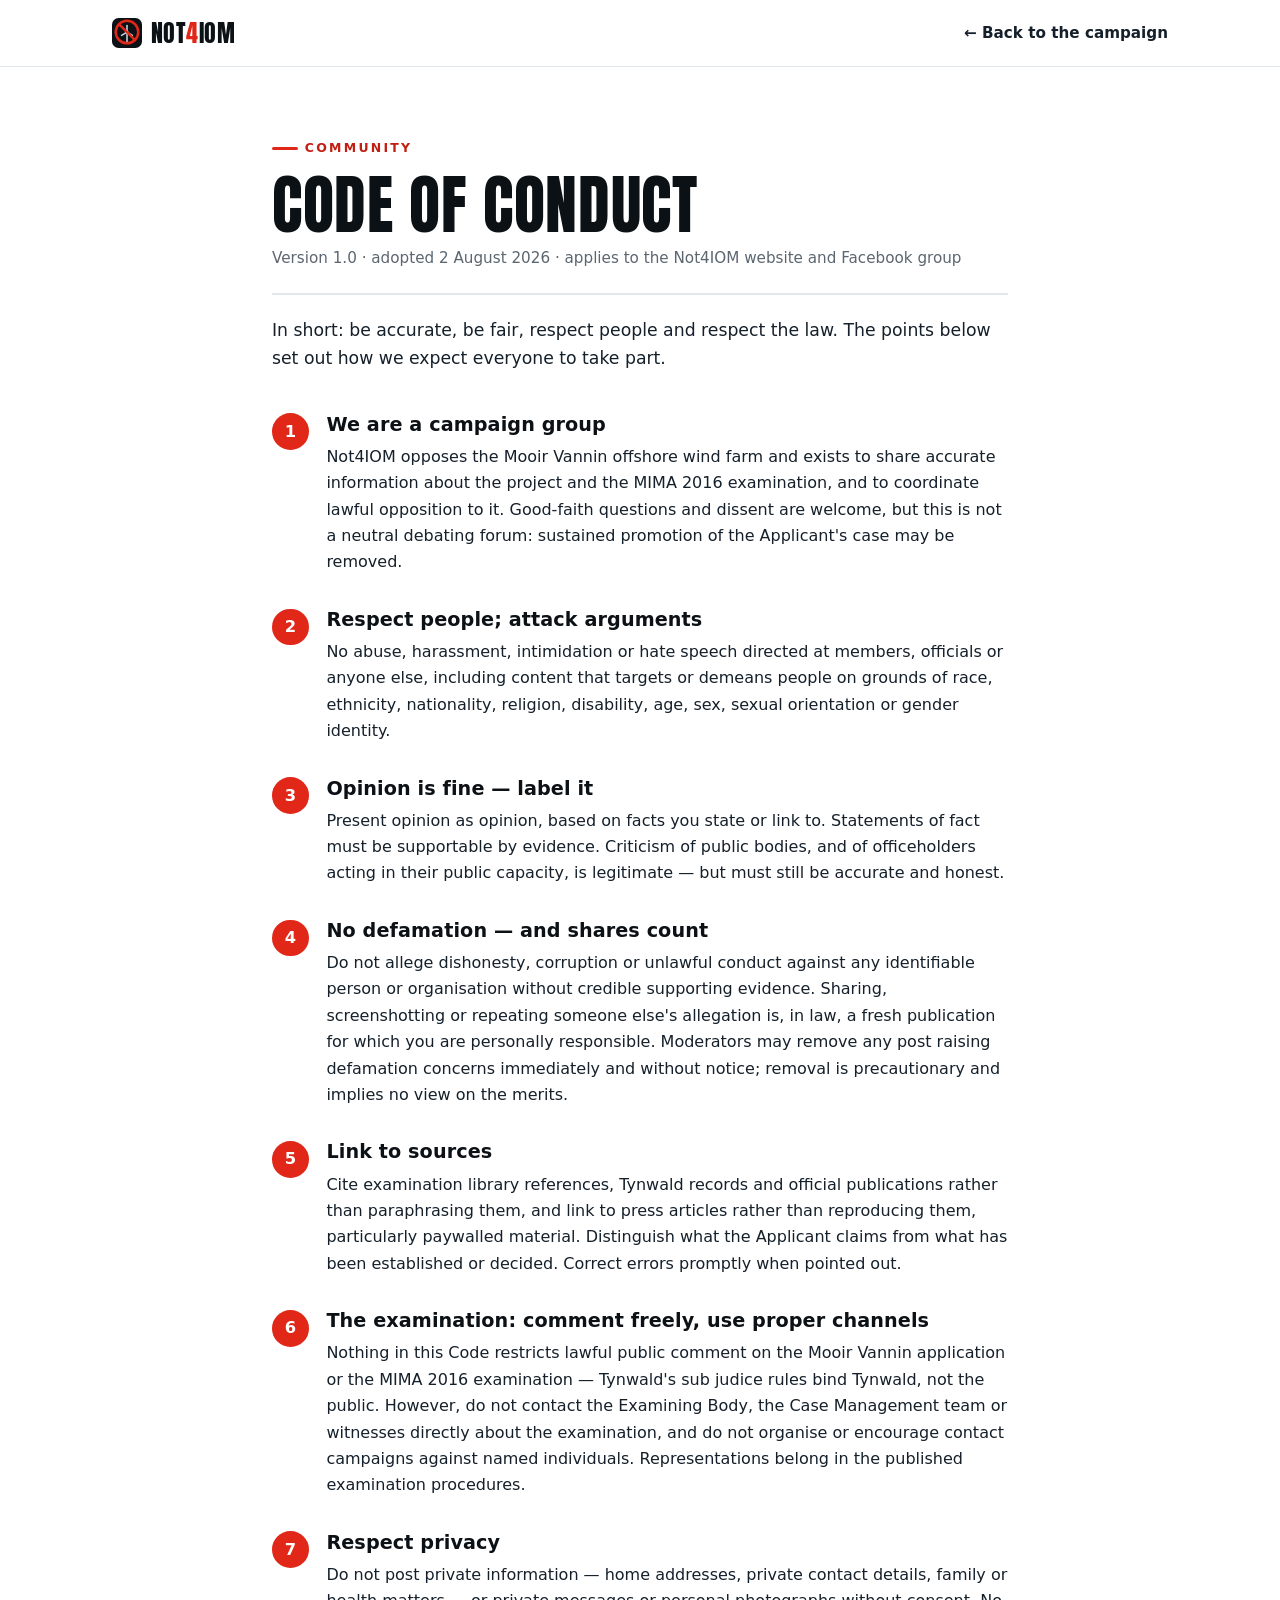
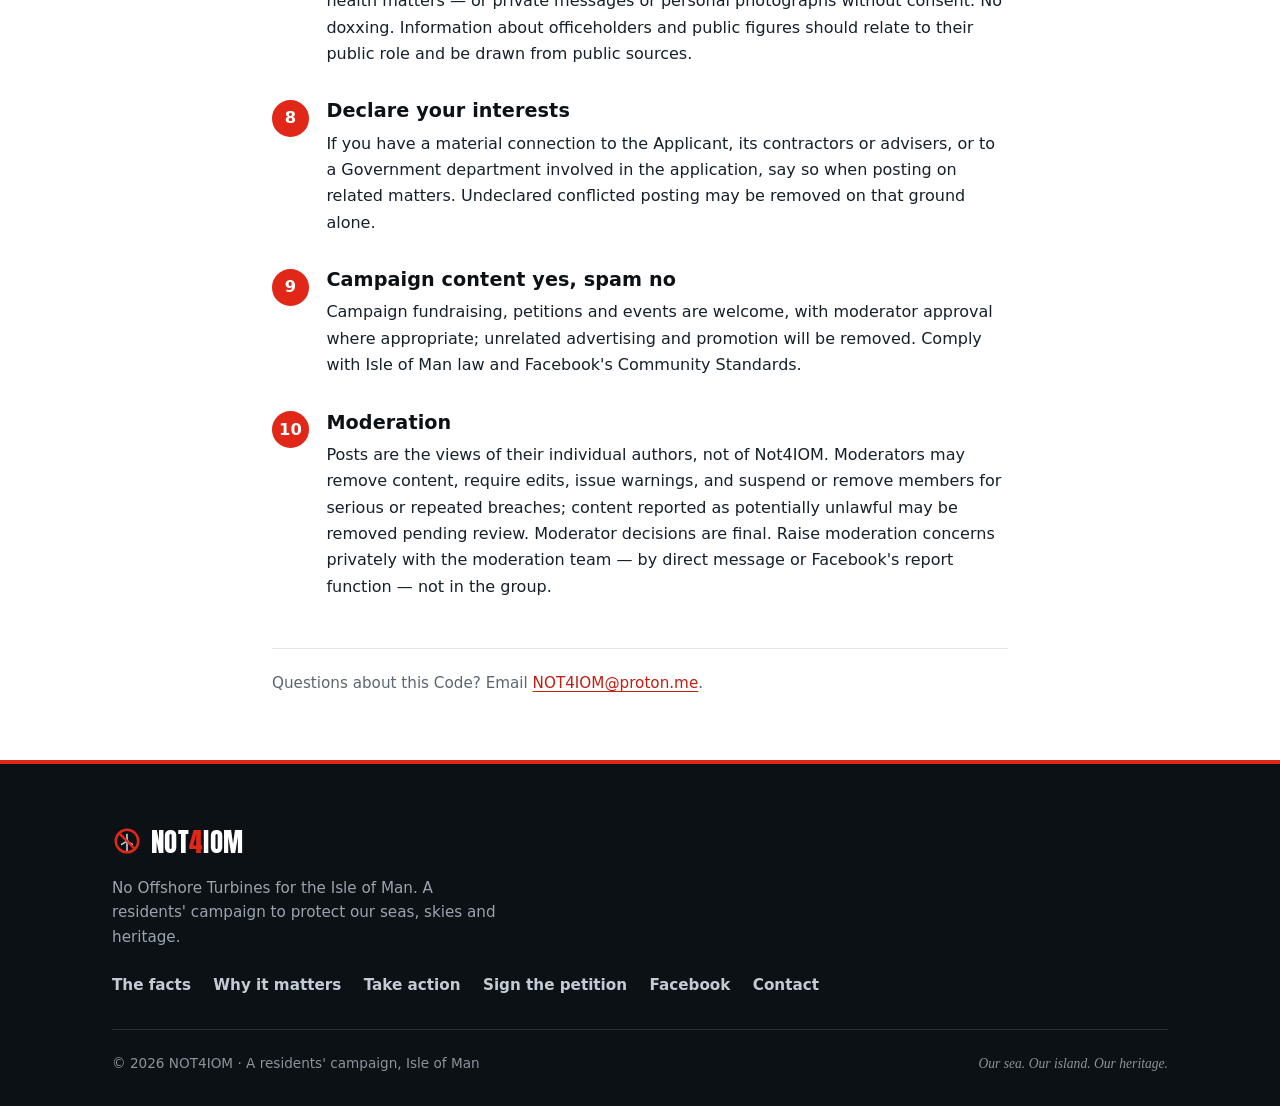
==== code-of-conduct.html @ 41e8ae9d "Add Community Code of Conduct page New standalone page (code-of-conduct.html) with the v1.0 Code of " ====
<!DOCTYPE html>
<html lang="en-GB">
<head>
  <meta charset="UTF-8">
  <meta name="viewport" content="width=device-width, initial-scale=1">

  <title>Community Code of Conduct — NOT4IOM</title>
  <meta name="description" content="The NOT4IOM Community Code of Conduct — how we expect everyone to behave on the Not4IOM website and Facebook group. Be accurate, be fair, respect people and the law.">
  <meta name="theme-color" content="#e02718">
  <link rel="canonical" href="https://not4iom.com/code-of-conduct.html">

  <meta property="og:type" content="article">
  <meta property="og:site_name" content="NOT4IOM">
  <meta property="og:title" content="Community Code of Conduct — NOT4IOM">
  <meta property="og:description" content="How we expect everyone to behave on the Not4IOM website and Facebook group.">
  <meta property="og:url" content="https://not4iom.com/code-of-conduct.html">
  <meta property="og:image" content="https://not4iom.com/images/not4iom-banner.jpeg">
  <meta property="og:locale" content="en_GB">

  <link rel="icon" href="favicon.svg" type="image/svg+xml">
  <link rel="mask-icon" href="favicon.svg" color="#e02718">

  <link rel="preconnect" href="https://fonts.googleapis.com">
  <link rel="preconnect" href="https://fonts.gstatic.com" crossorigin>
  <link href="https://fonts.googleapis.com/css2?family=Anton&display=swap" rel="stylesheet">
  <link rel="stylesheet" href="styles.css">
</head>
<body class="doc-page">
<a class="skip-link" href="#main">Skip to content</a>

<header class="doc-header">
  <div class="wrap doc-header-inner">
    <a class="brand" href="/" aria-label="NOT4IOM home">
      <img src="favicon.svg" alt="" width="30" height="30">
      <span>NOT<span class="b-red">4</span>IOM</span>
    </a>
    <a class="doc-back" href="/">← Back to the campaign</a>
  </div>
</header>

<main class="doc" id="main">
  <div class="wrap doc-wrap">
    <span class="eyebrow">Community</span>
    <h1>Code of Conduct</h1>
    <p class="doc-meta">Version 1.0 · adopted 2 August 2026 · applies to the Not4IOM website and Facebook group</p>
    <p class="doc-intro">In short: be accurate, be fair, respect people and respect the law. The points below set out how we expect everyone to take part.</p>

    <ol class="doc-list">
      <li>
        <h2>We are a campaign group</h2>
        <p>Not4IOM opposes the Mooir Vannin offshore wind farm and exists to share accurate information about the project and the MIMA 2016 examination, and to coordinate lawful opposition to it. Good-faith questions and dissent are welcome, but this is not a neutral debating forum: sustained promotion of the Applicant's case may be removed.</p>
      </li>
      <li>
        <h2>Respect people; attack arguments</h2>
        <p>No abuse, harassment, intimidation or hate speech directed at members, officials or anyone else, including content that targets or demeans people on grounds of race, ethnicity, nationality, religion, disability, age, sex, sexual orientation or gender identity.</p>
      </li>
      <li>
        <h2>Opinion is fine — label it</h2>
        <p>Present opinion as opinion, based on facts you state or link to. Statements of fact must be supportable by evidence. Criticism of public bodies, and of officeholders acting in their public capacity, is legitimate — but must still be accurate and honest.</p>
      </li>
      <li>
        <h2>No defamation — and shares count</h2>
        <p>Do not allege dishonesty, corruption or unlawful conduct against any identifiable person or organisation without credible supporting evidence. Sharing, screenshotting or repeating someone else's allegation is, in law, a fresh publication for which you are personally responsible. Moderators may remove any post raising defamation concerns immediately and without notice; removal is precautionary and implies no view on the merits.</p>
      </li>
      <li>
        <h2>Link to sources</h2>
        <p>Cite examination library references, Tynwald records and official publications rather than paraphrasing them, and link to press articles rather than reproducing them, particularly paywalled material. Distinguish what the Applicant claims from what has been established or decided. Correct errors promptly when pointed out.</p>
      </li>
      <li>
        <h2>The examination: comment freely, use proper channels</h2>
        <p>Nothing in this Code restricts lawful public comment on the Mooir Vannin application or the MIMA 2016 examination — Tynwald's sub judice rules bind Tynwald, not the public. However, do not contact the Examining Body, the Case Management team or witnesses directly about the examination, and do not organise or encourage contact campaigns against named individuals. Representations belong in the published examination procedures.</p>
      </li>
      <li>
        <h2>Respect privacy</h2>
        <p>Do not post private information — home addresses, private contact details, family or health matters — or private messages or personal photographs without consent. No doxxing. Information about officeholders and public figures should relate to their public role and be drawn from public sources.</p>
      </li>
      <li>
        <h2>Declare your interests</h2>
        <p>If you have a material connection to the Applicant, its contractors or advisers, or to a Government department involved in the application, say so when posting on related matters. Undeclared conflicted posting may be removed on that ground alone.</p>
      </li>
      <li>
        <h2>Campaign content yes, spam no</h2>
        <p>Campaign fundraising, petitions and events are welcome, with moderator approval where appropriate; unrelated advertising and promotion will be removed. Comply with Isle of Man law and Facebook's Community Standards.</p>
      </li>
      <li>
        <h2>Moderation</h2>
        <p>Posts are the views of their individual authors, not of Not4IOM. Moderators may remove content, require edits, issue warnings, and suspend or remove members for serious or repeated breaches; content reported as potentially unlawful may be removed pending review. Moderator decisions are final. Raise moderation concerns privately with the moderation team — by direct message or Facebook's report function — not in the group.</p>
      </li>
    </ol>

    <p class="doc-foot">Questions about this Code? Email <a href="mailto:NOT4IOM@proton.me">NOT4IOM@proton.me</a>.</p>
  </div>
</main>

<footer class="site-footer">
  <div class="wrap">
    <div class="footer-top">
      <div class="footer-brand">
        <a class="brand" href="/" aria-label="NOT4IOM home">
          <img src="favicon.svg" alt="" width="34" height="34">
          <span>NOT<span class="b-red">4</span>IOM</span>
        </a>
        <p>No Offshore Turbines for the Isle of Man. A residents' campaign to protect our seas, skies and heritage.</p>
      </div>
      <nav class="footer-nav" aria-label="Footer">
        <a href="/#facts">The facts</a>
        <a href="/#why">Why it matters</a>
        <a href="/#action">Take action</a>
        <a href="https://www.cognitoforms.com/NOT4IOM1/NOT4IOM" target="_blank" rel="noopener">Sign the petition</a>
        <a href="https://www.facebook.com/p/No-Offshore-Turbines-4-Isle-of-Man-61588338835208/" target="_blank" rel="noopener">Facebook</a>
        <a href="mailto:NOT4IOM@proton.me">Contact</a>
      </nav>
    </div>
    <div class="footer-bottom">
      <span>© 2026 NOT4IOM · A residents' campaign, Isle of Man</span>
      <span class="mooir">Our sea. Our island. Our heritage.</span>
    </div>
  </div>
</footer>
</body>
</html>
---- styles.css ----
/* ============================================================
   NOT4IOM — No Offshore Turbines 4 Isle of Man
   Campaign site styles
   ============================================================ */

/* ---- Design tokens ---- */
:root {
  --red:       #e02718;
  --red-600:   #c21f12;
  --red-700:   #a3190d;
  --ink:       #0c1116;
  --ink-2:     #161d26;
  --ink-3:     #222c38;
  --sea:       #0f4c75;
  --sky:       #2f8fd0;
  --sand:      #f6f1e9;
  --paper:     #ffffff;
  --paper-2:   #f4f6f8;
  --text:      #15202b;
  --muted:     #5b6670;
  --muted-2:   #8a949d;
  --line:      #e2e7ec;
  --line-dark: rgba(255,255,255,.12);

  --font-display: "Anton", "Arial Narrow", "Helvetica Neue", sans-serif;
  --font-body:    system-ui, -apple-system, "Segoe UI", Roboto, Helvetica, Arial, sans-serif;
  --font-quote:   Georgia, "Times New Roman", serif;

  --maxw: 1120px;
  --gap: clamp(1rem, 3vw, 2rem);
  --radius: 16px;
  --radius-sm: 10px;

  --shadow-sm: 0 1px 2px rgba(12,17,22,.06), 0 2px 8px rgba(12,17,22,.06);
  --shadow:    0 6px 18px rgba(12,17,22,.10), 0 2px 6px rgba(12,17,22,.06);
  --shadow-lg: 0 24px 60px rgba(12,17,22,.22);

  --header-h: 66px;
}

/* ---- Reset / base ---- */
*, *::before, *::after { box-sizing: border-box; }
* { margin: 0; }

html {
  scroll-behavior: smooth;
  scroll-padding-top: calc(var(--header-h) + 14px);
  -webkit-text-size-adjust: 100%;
}

body {
  font-family: var(--font-body);
  color: var(--text);
  background: var(--paper);
  line-height: 1.6;
  font-size: 1.0625rem;
  -webkit-font-smoothing: antialiased;
  text-rendering: optimizeLegibility;
  overflow-x: hidden;
}

img { max-width: 100%; display: block; height: auto; }
a { color: var(--red-600); text-decoration-thickness: .08em; text-underline-offset: .18em; }
a:hover { color: var(--red-700); }

h1, h2, h3 { line-height: 1.05; letter-spacing: .005em; }

:focus-visible {
  outline: 3px solid var(--sky);
  outline-offset: 3px;
  border-radius: 4px;
}

.skip-link {
  position: absolute;
  left: 12px; top: -64px;
  background: var(--ink);
  color: #fff;
  padding: 10px 16px;
  border-radius: 8px;
  z-index: 200;
  transition: top .18s ease;
}
.skip-link:focus { top: 12px; color: #fff; }

/* ---- Layout helpers ---- */
.wrap { width: 100%; max-width: var(--maxw); margin-inline: auto; padding-inline: var(--gap); }
.section { padding-block: clamp(3rem, 7vw, 5.5rem); }
.section--tight { padding-block: clamp(2.25rem, 5vw, 3.5rem); }

.eyebrow {
  font: 700 .78rem/1 var(--font-body);
  letter-spacing: .18em;
  text-transform: uppercase;
  color: var(--red-600);
  display: inline-flex;
  align-items: center;
  gap: .55em;
  margin-bottom: .9rem;
}
.eyebrow::before {
  content: "";
  width: 26px; height: 3px;
  background: var(--red);
  border-radius: 2px;
}

.section-title {
  font-family: var(--font-display);
  font-weight: 400;
  font-size: clamp(2rem, 5.5vw, 3.4rem);
  text-transform: uppercase;
  letter-spacing: .01em;
  line-height: .98;
  color: var(--ink);
}
.section-lead {
  font-size: clamp(1.05rem, 1.6vw, 1.2rem);
  color: var(--muted);
  max-width: 60ch;
  margin-top: 1rem;
}

/* ---- Buttons ---- */
.btn {
  --btn-bg: var(--red);
  --btn-fg: #fff;
  display: inline-flex;
  align-items: center;
  justify-content: center;
  gap: .55em;
  font: 700 1rem/1 var(--font-body);
  letter-spacing: .01em;
  padding: .95em 1.45em;
  background: var(--btn-bg);
  color: var(--btn-fg);
  border: 2px solid transparent;
  border-radius: 999px;
  text-decoration: none;
  cursor: pointer;
  transition: transform .12s ease, box-shadow .2s ease, background .2s ease, color .2s ease;
  box-shadow: 0 6px 16px rgba(224,39,24,.30);
}
.btn:hover { background: var(--red-600); color: #fff; transform: translateY(-2px); box-shadow: 0 10px 22px rgba(224,39,24,.38); }
.btn:active { transform: translateY(0); }
.btn .arrow { transition: transform .18s ease; }
.btn:hover .arrow { transform: translateX(3px); }

.btn--lg { font-size: 1.12rem; padding: 1.08em 1.7em; }

.btn--ghost {
  background: transparent;
  color: var(--ink);
  border-color: var(--line);
  box-shadow: none;
}
.btn--ghost:hover { background: var(--paper-2); color: var(--ink); border-color: var(--muted-2); box-shadow: none; }

.btn--on-dark {
  background: #fff; color: var(--ink); box-shadow: none;
}
.btn--on-dark:hover { background: #fff; color: var(--red-700); transform: translateY(-2px); }

.btn--outline-light {
  background: transparent; color: #fff; border-color: rgba(255,255,255,.4); box-shadow: none;
}
.btn--outline-light:hover { background: rgba(255,255,255,.12); color:#fff; border-color: #fff; }

/* ============================================================
   Header / Nav
   ============================================================ */
.site-header {
  position: sticky;
  top: 0;
  z-index: 100;
  background: rgba(255,255,255,.92);
  backdrop-filter: saturate(160%) blur(10px);
  border-bottom: 1px solid var(--line);
}
.nav {
  height: var(--header-h);
  display: flex;
  align-items: center;
  gap: 1rem;
}
.brand {
  display: inline-flex;
  align-items: center;
  gap: .55rem;
  text-decoration: none;
  font-family: var(--font-display);
  font-size: 1.5rem;
  letter-spacing: .02em;
  color: var(--ink);
  text-transform: uppercase;
  white-space: nowrap;
}
.brand:hover { color: var(--ink); }
.brand .b-red { color: var(--red); }
.brand img { width: 30px; height: 30px; }

.nav-links {
  display: flex;
  align-items: center;
  gap: clamp(.6rem, 1.6vw, 1.6rem);
  margin-left: auto;
  list-style: none;
  padding: 0;
}
.nav-links a {
  text-decoration: none;
  color: var(--text);
  font-weight: 600;
  font-size: .96rem;
  padding: .4em 0;
  position: relative;
}
.nav-links a::after {
  content: "";
  position: absolute; left: 0; bottom: -2px;
  width: 0; height: 2px; background: var(--red);
  transition: width .2s ease;
}
.nav-links a:hover { color: var(--ink); }
.nav-links a:hover::after { width: 100%; }
.nav-cta { margin-left: .4rem; }

.nav-toggle {
  display: none;
  margin-left: auto;
  background: none;
  border: 0;
  width: 44px; height: 44px;
  cursor: pointer;
  align-items: center;
  justify-content: center;
}
.nav-toggle span, .nav-toggle span::before, .nav-toggle span::after {
  content: "";
  display: block;
  width: 24px; height: 2.5px;
  background: var(--ink);
  border-radius: 2px;
  transition: transform .25s ease, opacity .2s ease;
}
.nav-toggle span::before { transform: translateY(-7px); }
.nav-toggle span::after  { transform: translateY(7px); }
.nav-toggle span { position: relative; }
.nav-toggle span::before, .nav-toggle span::after { position: absolute; left: 0; }
.nav-toggle[aria-expanded="true"] span { background: transparent; }
.nav-toggle[aria-expanded="true"] span::before { transform: rotate(45deg); }
.nav-toggle[aria-expanded="true"] span::after  { transform: rotate(-45deg); }

/* ============================================================
   Hero
   ============================================================ */
.hero {
  position: relative;
  background: var(--ink);
  color: #fff;
  isolation: isolate;
}
.hero-media { position: absolute; inset: 0; z-index: -2; }
.hero-media img {
  width: 100%; height: 100%;
  object-fit: cover;
  object-position: 50% 38%;
}
.hero::after {
  content: "";
  position: absolute; inset: 0; z-index: -1;
  background:
    linear-gradient(180deg, rgba(12,17,22,.30) 0%, rgba(12,17,22,.55) 55%, rgba(12,17,22,.92) 100%),
    linear-gradient(90deg, rgba(12,17,22,.6) 0%, rgba(12,17,22,0) 60%);
}
.hero-inner {
  min-height: clamp(540px, 86vh, 760px);
  display: flex;
  flex-direction: column;
  justify-content: flex-end;
  padding-block: clamp(2.5rem, 6vw, 4.5rem);
}
.hero-badge {
  display: inline-flex;
  align-items: center;
  gap: .55em;
  align-self: flex-start;
  background: var(--red);
  color: #fff;
  font: 700 .8rem/1 var(--font-body);
  letter-spacing: .14em;
  text-transform: uppercase;
  padding: .6em 1em;
  border-radius: 999px;
  margin-bottom: 1.1rem;
}
.hero-badge .dot {
  width: 8px; height: 8px; border-radius: 50%;
  background: #fff;
  box-shadow: 0 0 0 0 rgba(255,255,255,.7);
  animation: pulse 2.2s infinite;
}
.hero h1 {
  font-family: var(--font-display);
  font-weight: 400;
  text-transform: uppercase;
  font-size: clamp(2.6rem, 8vw, 5.4rem);
  line-height: .92;
  letter-spacing: .01em;
  text-shadow: 0 2px 30px rgba(0,0,0,.45);
  max-width: 16ch;
}
.hero h1 .accent { color: var(--red); }
.hero-sub {
  font-size: clamp(1.08rem, 2vw, 1.4rem);
  color: #e9eef3;
  max-width: 54ch;
  margin-top: 1.1rem;
  line-height: 1.45;
  text-shadow: 0 1px 14px rgba(0,0,0,.4);
}
.hero-sub strong { color: #fff; }
.hero-actions {
  display: flex;
  flex-wrap: wrap;
  gap: .9rem;
  margin-top: 1.8rem;
  align-items: center;
}
.hero-note {
  font-size: .92rem;
  color: #cdd6df;
  margin-top: 1.1rem;
  display: inline-flex;
  align-items: center;
  gap: .5em;
}

@keyframes pulse {
  0%   { box-shadow: 0 0 0 0 rgba(255,255,255,.55); }
  70%  { box-shadow: 0 0 0 9px rgba(255,255,255,0); }
  100% { box-shadow: 0 0 0 0 rgba(255,255,255,0); }
}

/* ============================================================
   Stat strip (momentum)
   ============================================================ */
.stats {
  background: var(--ink-2);
  color: #fff;
  border-top: 4px solid var(--red);
}
.stat-grid {
  display: grid;
  grid-template-columns: repeat(auto-fit, minmax(150px, 1fr));
  gap: 1px;
  background: var(--line-dark);
}
.stat {
  background: var(--ink-2);
  padding: 1.6rem 1.2rem;
  text-align: center;
}
.stat .num {
  font-family: var(--font-display);
  font-weight: 400;
  font-size: clamp(2.2rem, 5vw, 3.1rem);
  line-height: 1;
  color: #fff;
}
.stat .num .unit { color: var(--red); }
.stat .label {
  display: block;
  margin-top: .5rem;
  font-size: .82rem;
  letter-spacing: .07em;
  text-transform: uppercase;
  color: #b7c0c9;
}

/* ============================================================
   Statement band ("not against renewables")
   ============================================================ */
.statement {
  background: var(--sand);
  text-align: center;
}
.statement .wrap { max-width: 920px; }
.statement p {
  font-family: var(--font-quote);
  font-size: clamp(1.4rem, 3.2vw, 2.15rem);
  line-height: 1.32;
  color: var(--ink);
}
.statement p .hi {
  background: linear-gradient(transparent 62%, rgba(224,39,24,.22) 62%);
  font-style: normal;
}
.statement .sig {
  margin-top: 1.4rem;
  font-family: var(--font-body);
  font-size: .9rem;
  letter-spacing: .14em;
  text-transform: uppercase;
  color: var(--red-600);
  font-weight: 700;
}

/* ============================================================
   The Facts (dark)
   ============================================================ */
.facts { background: var(--ink); color: #fff; }
.facts .section-title { color: #fff; }
.facts .section-lead { color: #aeb8c2; }
.facts-head { max-width: 64ch; margin-bottom: clamp(1.6rem, 3.5vw, 2.4rem); }

/* "Who is behind it?" developer callout */
.who {
  display: flex;
  gap: 1rem;
  align-items: flex-start;
  background: var(--ink-2);
  border: 1px solid var(--line-dark);
  border-left: 4px solid var(--red);
  border-radius: var(--radius-sm);
  padding: 1.1rem 1.3rem;
  margin-bottom: clamp(1.8rem, 4vw, 2.75rem);
}
.who .who-ico {
  flex: none;
  width: 42px; height: 42px;
  display: grid; place-items: center;
  background: rgba(224,39,24,.16);
  color: var(--red);
  border-radius: 10px;
}
.who .who-ico svg { width: 23px; height: 23px; }
.who p { color: #c8d2da; font-size: 1.02rem; line-height: 1.55; }
.who p b, .who p strong { color: #fff; }
.who p em { color: #fff; font-style: italic; }

.facts-layout {
  display: grid;
  grid-template-columns: 1.15fr .85fr;
  gap: clamp(1.5rem, 4vw, 3rem);
  align-items: start;
}
.fact-list { display: grid; gap: .9rem; }
.fact {
  display: flex;
  gap: 1rem;
  align-items: flex-start;
  background: var(--ink-2);
  border: 1px solid var(--line-dark);
  border-radius: var(--radius-sm);
  padding: 1.05rem 1.2rem;
}
.fact .ico {
  flex: none;
  width: 40px; height: 40px;
  display: grid; place-items: center;
  background: rgba(224,39,24,.16);
  color: var(--red);
  border-radius: 10px;
}
.fact .ico svg { width: 22px; height: 22px; }
.fact h3 {
  font-family: var(--font-body);
  font-size: 1.06rem;
  font-weight: 700;
  color: #fff;
  margin-bottom: .15rem;
  line-height: 1.25;
}
.fact p { font-size: .95rem; color: #aeb8c2; line-height: 1.5; }

/* Height comparison viz */
.compare {
  background: var(--ink-2);
  border: 1px solid var(--line-dark);
  border-radius: var(--radius);
  padding: 1.5rem 1.4rem 1.2rem;
}
.compare h3 {
  font-family: var(--font-body);
  font-size: 1.02rem;
  color: #fff;
  margin-bottom: .3rem;
}
.compare .sub { font-size: .86rem; color: #9aa4ae; margin-bottom: 1.3rem; }
.bars {
  --track: 256px;
  display: grid;
  grid-template-columns: repeat(3, 1fr);
  gap: .9rem;
  align-items: end;
  height: 300px;
}
.bar-col { display: flex; flex-direction: column; align-items: center; justify-content: flex-end; height: 100%; gap: .55rem; }
.bar {
  width: 100%;
  max-width: 64px;
  height: 0;
  border-radius: 6px 6px 0 0;
  background: linear-gradient(180deg, var(--ink-3), #2c3845);
  position: relative;
  display: flex;
  justify-content: center;
  align-items: flex-start;
  padding-top: .4rem;
  overflow: hidden;
  transition: height 1.1s cubic-bezier(.16,.84,.44,1);
}
.bars.in .bar { height: calc(var(--track) * var(--target, 1)); }
.bar--turbine { background: linear-gradient(180deg, var(--red), var(--red-700)); }
.bar .h {
  font-family: var(--font-display);
  font-size: 1.05rem;
  color: #fff;
}
.bar-col .name {
  font-size: .78rem;
  color: #c3ccd4;
  text-align: center;
  line-height: 1.2;
  min-height: 2.4em;
}
.bar-col .name b { color: #fff; display: block; font-size: .86rem; }
.compare .foot {
  margin-top: 1.1rem;
  padding-top: 1rem;
  border-top: 1px dashed var(--line-dark);
  font-size: .86rem;
  color: #aeb8c2;
}
.compare .foot b { color: var(--red); }

/* ============================================================
   Pillars (Why we must stand together)
   ============================================================ */
.why { background: var(--paper); }
.consult {
  margin-top: 1.4rem;
  display: flex;
  gap: .9rem;
  align-items: flex-start;
  background: #fff5ee;
  border: 1px solid #f3d6c4;
  border-left: 4px solid var(--red);
  border-radius: var(--radius-sm);
  padding: 1rem 1.2rem;
  max-width: 70ch;
  color: #6a3b2c;
  font-size: .98rem;
}
.consult svg { flex: none; width: 22px; height: 22px; color: var(--red); margin-top: 2px; }

.pillars {
  display: grid;
  grid-template-columns: repeat(2, 1fr);
  gap: 1.25rem;
  margin-top: clamp(2rem, 4vw, 2.75rem);
}
.pillar {
  background: var(--paper);
  border: 1px solid var(--line);
  border-radius: var(--radius);
  padding: 1.6rem 1.6rem 1.4rem;
  box-shadow: var(--shadow-sm);
  position: relative;
  overflow: hidden;
  transition: transform .18s ease, box-shadow .25s ease, border-color .2s ease;
}
.pillar::before {
  content: "";
  position: absolute; left: 0; top: 0; bottom: 0;
  width: 4px; background: var(--red);
  transform: scaleY(0); transform-origin: top;
  transition: transform .3s ease;
}
.pillar:hover { transform: translateY(-3px); box-shadow: var(--shadow); border-color: #d6dde4; }
.pillar:hover::before { transform: scaleY(1); }
.pillar .pico {
  width: 46px; height: 46px;
  display: grid; place-items: center;
  background: rgba(224,39,24,.10);
  color: var(--red-600);
  border-radius: 12px;
  margin-bottom: 1rem;
}
.pillar .pico svg { width: 26px; height: 26px; }
.pillar h3 {
  font-family: var(--font-display);
  font-weight: 400;
  font-size: 1.45rem;
  text-transform: uppercase;
  letter-spacing: .01em;
  color: var(--ink);
  margin-bottom: .6rem;
}
.pillar p { color: var(--muted); font-size: .98rem; }
.pillar p + p { margin-top: .65rem; }
.pillar .pquote {
  display: block;
  margin-top: 1.1rem;
  padding-top: 1rem;
  border-top: 1px solid var(--line);
  font-family: var(--font-quote);
  font-style: italic;
  font-size: 1.08rem;
  line-height: 1.4;
  color: var(--red-700);
}

/* Featured (full-width) pillar — the decommissioning box */
.pillar--feature { grid-column: 1 / -1; }
.pillar--feature::before { transform: scaleY(1); }
.pillar--feature .pillar-body { columns: 2 20rem; column-gap: 2.2rem; margin-bottom: .2rem; }
.pillar--feature .pillar-body p { margin: 0 0 .85rem; break-inside: avoid; -webkit-column-break-inside: avoid; }

/* ============================================================
   Take action
   ============================================================ */
.action { background: var(--ink); color: #fff; }
.action .section-title { color: #fff; }
.action .section-lead { color: #aeb8c2; }
.action-head { text-align: center; }
.action-head .section-lead { margin-inline: auto; }

.action-grid {
  display: grid;
  grid-template-columns: repeat(auto-fit, minmax(230px, 1fr));
  gap: 1.1rem;
  margin-top: clamp(2rem, 4vw, 2.75rem);
}
.act-card {
  display: flex;
  flex-direction: column;
  gap: .65rem;
  background: var(--ink-2);
  border: 1px solid var(--line-dark);
  border-radius: var(--radius);
  padding: 1.5rem;
  text-decoration: none;
  color: #fff;
  transition: transform .16s ease, border-color .2s ease, background .2s ease;
  position: relative;
}
.act-card:hover { transform: translateY(-3px); border-color: rgba(224,39,24,.6); background: #1b2531; color: #fff; }
.act-card.is-primary {
  background: linear-gradient(160deg, var(--red), var(--red-700));
  border-color: transparent;
  box-shadow: 0 14px 30px rgba(224,39,24,.32);
}
.act-card.is-primary:hover { background: linear-gradient(160deg, var(--red-600), var(--red-700)); }
.act-card .act-ico {
  width: 44px; height: 44px;
  display: grid; place-items: center;
  background: rgba(255,255,255,.10);
  border-radius: 11px;
  color: #fff;
}
.act-card.is-primary .act-ico { background: rgba(255,255,255,.22); }
.act-card .act-ico svg { width: 24px; height: 24px; }
.act-card h3 {
  font-family: var(--font-body);
  font-size: 1.16rem;
  font-weight: 700;
  letter-spacing: .005em;
}
.act-card p { font-size: .92rem; color: #aeb8c2; line-height: 1.45; }
.act-card.is-primary p { color: #ffe3df; }
.act-card .go {
  margin-top: auto;
  font-weight: 700;
  font-size: .9rem;
  display: inline-flex;
  align-items: center;
  gap: .4em;
  color: #fff;
}
.act-card:not(.is-primary) .go { color: #ff8074; }
.act-card .go .arrow { transition: transform .18s ease; }
.act-card:hover .go .arrow { transform: translateX(4px); }

/* ============================================================
   Logistics: paper petitions + donate
   ============================================================ */
.logistics { background: var(--paper-2); }
.log-grid {
  display: grid;
  grid-template-columns: 1fr 1fr;
  gap: 1.5rem;
}
.panel {
  background: #fff;
  border: 1px solid var(--line);
  border-radius: var(--radius);
  padding: 1.7rem 1.7rem 1.6rem;
  box-shadow: var(--shadow-sm);
}
.panel h3 {
  font-family: var(--font-display);
  font-weight: 400;
  text-transform: uppercase;
  font-size: 1.5rem;
  color: var(--ink);
  margin-bottom: .4rem;
}
.panel > p { color: var(--muted); margin-bottom: 1.1rem; }

.drop {
  display: grid;
  gap: .9rem;
}
.drop .town {
  font: 700 .82rem/1 var(--font-body);
  letter-spacing: .12em;
  text-transform: uppercase;
  color: var(--red-600);
  margin-bottom: .5rem;
}
.drop ul { list-style: none; padding: 0; display: flex; flex-wrap: wrap; gap: .5rem; }
.drop li {
  background: var(--paper-2);
  border: 1px solid var(--line);
  border-radius: 999px;
  padding: .42em .9em;
  font-size: .92rem;
  font-weight: 600;
  color: var(--text);
}
.drop-group + .drop-group { margin-top: 1.1rem; padding-top: 1.1rem; border-top: 1px solid var(--line); }

.donate-ways { display: grid; gap: 1rem; margin-bottom: 1.3rem; }
.way {
  display: flex; gap: .85rem; align-items: flex-start;
}
.way .step {
  flex: none;
  width: 28px; height: 28px;
  display: grid; place-items: center;
  background: var(--red);
  color: #fff;
  border-radius: 50%;
  font: 700 .9rem/1 var(--font-body);
}
.way h4 { font-size: 1rem; margin-bottom: .15rem; color: var(--ink); }
.way p { font-size: .94rem; color: var(--muted); }
.way .phone { font-weight: 700; color: var(--ink); white-space: nowrap; }
.quoteline {
  display: inline-block;
  margin-top: .4rem;
  background: var(--sand);
  border: 1px dashed #d9c4a8;
  border-radius: 8px;
  padding: .4em .7em;
  font-family: var(--font-quote);
  font-style: italic;
  color: #5d4a2e;
  font-size: .92rem;
}

/* ============================================================
   Connect (Facebook / contact)
   ============================================================ */
.connect {
  background: linear-gradient(135deg, var(--sea), #0a3552);
  color: #fff;
}
.connect-inner {
  display: grid;
  grid-template-columns: 1.2fr .8fr;
  gap: clamp(1.5rem, 4vw, 3rem);
  align-items: center;
}
.connect .section-title { color: #fff; }
.connect p { color: #d4e3ef; margin-top: 1rem; font-size: 1.06rem; max-width: 50ch; }
.connect-actions { display: flex; flex-wrap: wrap; gap: .8rem; margin-top: 1.6rem; }
.connect-aside {
  background: rgba(255,255,255,.08);
  border: 1px solid rgba(255,255,255,.18);
  border-radius: var(--radius);
  padding: 1.5rem;
}
.connect-aside .poster {
  border-radius: 10px;
  box-shadow: var(--shadow-lg);
  margin-inline: auto;
  max-width: 280px;
}

/* ============================================================
   Data / GDPR notice
   ============================================================ */
.data { background: var(--paper); }
.data-inner {
  display: flex;
  gap: 1.2rem;
  align-items: flex-start;
  max-width: 80ch;
  margin-inline: auto;
  background: var(--paper-2);
  border: 1px solid var(--line);
  border-radius: var(--radius);
  padding: 1.5rem 1.7rem;
}
.data-inner .lock {
  flex: none; width: 42px; height: 42px;
  display: grid; place-items: center;
  background: #e7f0e9; color: #1f7a45;
  border-radius: 11px;
}
.data-inner h3 { font-size: 1.1rem; color: var(--ink); margin-bottom: .4rem; }
.data-inner p { font-size: .95rem; color: var(--muted); }
.data-inner p + p { margin-top: .6rem; }

/* ============================================================
   Footer
   ============================================================ */
.site-footer {
  background: var(--ink);
  color: #c3ccd4;
  padding-block: clamp(2.5rem, 5vw, 3.5rem) 2rem;
  border-top: 4px solid var(--red);
}
.footer-top {
  display: flex;
  flex-wrap: wrap;
  gap: 1.5rem 3rem;
  justify-content: space-between;
  align-items: flex-start;
}
.footer-brand .brand { color: #fff; font-size: 1.7rem; }
.footer-brand p { margin-top: .7rem; max-width: 40ch; font-size: .95rem; color: #9aa4ae; }
.footer-nav { display: flex; flex-wrap: wrap; gap: 1.4rem; }
.footer-nav a { color: #c3ccd4; text-decoration: none; font-weight: 600; font-size: .95rem; }
.footer-nav a:hover { color: #fff; }
.footer-bottom {
  margin-top: 2rem;
  padding-top: 1.4rem;
  border-top: 1px solid var(--line-dark);
  display: flex;
  flex-wrap: wrap;
  gap: .6rem 1.4rem;
  justify-content: space-between;
  align-items: center;
  font-size: .85rem;
  color: #8a949d;
}
.footer-bottom a { color: #b7c0c9; }
.mooir { font-family: var(--font-quote); font-style: italic; }

/* ============================================================
   "View today" band + Gallery (See it)
   ============================================================ */
.viewband { position: relative; isolation: isolate; }
.viewband img {
  width: 100%;
  height: clamp(240px, 42vw, 480px);
  object-fit: cover;
  object-position: 50% 58%;
  display: block;
}
.viewband::after {
  content: "";
  position: absolute; inset: 0; z-index: 1;
  background: linear-gradient(180deg, rgba(12,17,22,.10) 0%, rgba(12,17,22,.18) 45%, rgba(12,17,22,.64) 100%);
}
.viewband-cap {
  position: absolute; inset: 0; z-index: 2;
  display: flex; flex-direction: column;
  align-items: center; justify-content: center;
  text-align: center; color: #fff; padding: 1.5rem;
}
.viewband-cap span {
  font-size: clamp(1rem, 2.4vw, 1.45rem);
  text-shadow: 0 2px 14px rgba(0,0,0,.55);
  margin-bottom: .4rem;
}
.viewband-cap strong {
  font-family: var(--font-display);
  font-weight: 400;
  text-transform: uppercase;
  font-size: clamp(1.7rem, 5.2vw, 3.2rem);
  line-height: 1;
  letter-spacing: .01em;
  text-shadow: 0 2px 26px rgba(0,0,0,.6);
}

.gallery { background: var(--paper-2); }
.gallery-head { max-width: 64ch; text-align: center; margin-inline: auto; }
.gallery-head .eyebrow { justify-content: center; }
.gallery-head .section-lead { margin-inline: auto; }

.feature-fig { margin: clamp(1.8rem, 4vw, 2.75rem) auto 0; max-width: 720px; }
.feature-fig img {
  width: 100%; display: block;
  border-radius: var(--radius);
  box-shadow: var(--shadow);
}
.feature-fig figcaption { text-align: center; font-size: .98rem; }

.gallery-grid {
  display: grid;
  grid-template-columns: repeat(auto-fit, minmax(300px, 1fr));
  gap: clamp(1.2rem, 3vw, 1.9rem);
  margin-top: clamp(1.6rem, 4vw, 2.5rem);
  align-items: start;
}
figure.fig { margin: 0; }
figure.fig img {
  width: 100%; height: auto; display: block;
  border-radius: var(--radius-sm);
  box-shadow: var(--shadow-sm);
  background: #fff;
}
figcaption { font-size: .92rem; color: var(--muted); margin-top: .65rem; line-height: 1.45; }
.gallery-note {
  margin-top: clamp(1.4rem, 3vw, 2rem);
  font-size: .8rem; color: var(--muted-2);
  text-align: center; max-width: 70ch; margin-inline: auto;
}

/* ============================================================
   Voices ("What people are saying")
   ============================================================ */
.voices { background: var(--sand); }
.voices-head { max-width: 60ch; text-align: center; margin-inline: auto; }
.voices-head .eyebrow { justify-content: center; }
.voices-head .section-lead { margin-inline: auto; color: var(--muted); }
.voice-grid {
  columns: 3 280px;
  column-gap: 1.2rem;
  margin-top: clamp(1.6rem, 4vw, 2.4rem);
}
.voice {
  display: inline-block;
  width: 100%;
  margin: 0 0 1.2rem;
  break-inside: avoid;
  -webkit-column-break-inside: avoid;
  background: #fff;
  border: 1px solid var(--line);
  border-radius: var(--radius);
  padding: 1.5rem 1.5rem 1.3rem;
  box-shadow: var(--shadow-sm);
  position: relative;
}
.voice::before {
  content: "\201C";
  position: absolute; top: .1rem; left: .8rem;
  font-family: var(--font-quote);
  font-size: 3.4rem; line-height: 1;
  color: var(--red); opacity: .32;
}
.voice blockquote {
  margin: 0 0 .85rem;
  padding-top: 1.5rem;
  font-family: var(--font-quote);
  font-size: 1.12rem; line-height: 1.45;
  color: var(--ink);
}
.voice figcaption { font-weight: 700; color: var(--red-600); font-size: .9rem; margin: 0; }
.voices-cta { margin-top: clamp(1.6rem, 4vw, 2.4rem); text-align: center; }
.voices-cta p { color: var(--muted); max-width: 52ch; margin: 0 auto 1.2rem; }

/* ============================================================
   Gallery lightbox + suppress image hover / visual-search tools
   ============================================================ */
.gallery figure { position: relative; }
.gallery figure img { pointer-events: none; }
.gallery figure::after { content: ""; position: absolute; inset: 0; z-index: 1; }
.zoomable { cursor: zoom-in; }
.zoomable:focus-visible { outline: 3px solid var(--sky); outline-offset: 4px; border-radius: 6px; }

.lightbox {
  position: fixed; inset: 0; z-index: 1000;
  display: none; align-items: center; justify-content: center;
  background: rgba(8,11,15,.93);
  padding: clamp(1rem, 4vw, 3rem);
}
.lightbox.open { display: flex; }
/* hide the backdrop-filter header while the modal is open (it otherwise composites over the overlay) */
body.lightbox-open .site-header, body.modal-open .site-header { visibility: hidden; }
.lb-figure {
  margin: 0; max-width: min(1100px, 92vw);
  display: flex; flex-direction: column; align-items: center;
}
.lb-img {
  max-width: 100%; max-height: 80vh; width: auto; height: auto;
  border-radius: 8px;
  box-shadow: 0 24px 70px rgba(0,0,0,.55);
  pointer-events: none;
}
.lb-cap { color: #e3e9ee; font-size: .95rem; line-height: 1.45; margin-top: 1rem; text-align: center; max-width: 70ch; }
.lb-close, .lb-nav {
  position: absolute; z-index: 2;
  display: grid; place-items: center;
  background: rgba(255,255,255,.12); color: #fff;
  border: 1px solid rgba(255,255,255,.25); border-radius: 50%;
  cursor: pointer; line-height: 1; padding: 0;
  transition: background .15s ease, transform .15s ease;
}
.lb-close:hover, .lb-nav:hover { background: rgba(255,255,255,.26); }
.lb-close { top: clamp(.6rem,2vw,1.2rem); right: clamp(.6rem,2vw,1.2rem); width: 46px; height: 46px; font-size: 1.8rem; }
.lb-nav { top: 50%; transform: translateY(-50%); width: 50px; height: 50px; font-size: 2rem; }
.lb-nav:hover { transform: translateY(-50%) scale(1.06); }
.lb-prev { left: clamp(.5rem,2vw,1.5rem); }
.lb-next { right: clamp(.5rem,2vw,1.5rem); }
.lb-close:focus-visible, .lb-nav:focus-visible { outline: 3px solid var(--sky); outline-offset: 3px; }
@media (max-width: 600px) { .lb-nav { width: 42px; height: 42px; font-size: 1.65rem; } }

/* ============================================================
   Watch (vertical video)
   ============================================================ */
.watch { background: var(--ink); color: #fff; text-align: center; }
.watch .section-title { color: #fff; }
.watch-head { max-width: 60ch; margin-inline: auto; }
.watch-head .eyebrow { justify-content: center; }
.watch-head .section-lead { color: #aeb8c2; margin-inline: auto; }
.video-frame {
  width: 100%;
  max-width: 340px;
  margin: clamp(1.6rem, 4vw, 2.4rem) auto 0;
  aspect-ratio: 9 / 16;
  border-radius: var(--radius);
  overflow: hidden;
  background: #000;
  box-shadow: var(--shadow-lg);
}
.video-frame iframe { display: block; width: 100%; height: 100%; border: 0; }
.watch-link { margin-top: 1rem; }
.watch-link a { color: #ff8074; font-weight: 700; font-size: .95rem; text-decoration: none; }
.watch-link a:hover { color: #fff; }

/* ============================================================
   Event bar + modal (Tynwald Day)
   ============================================================ */
.eventbar {
  display: flex; align-items: center; gap: .4rem;
  background: var(--ink); color: #fff;
  padding: .45rem clamp(.7rem, 3vw, 1.4rem);
}
.eventbar-main {
  flex: 1 1 auto; min-width: 0;
  display: flex; align-items: center; gap: .6rem; flex-wrap: wrap;
  background: none; border: 0; color: inherit; cursor: pointer;
  font: 600 .92rem/1.35 var(--font-body); text-align: left; text-decoration: none;
}
.eventbar-tag {
  flex: none;
  background: var(--red); color: #fff;
  font-weight: 700; font-size: .7rem; letter-spacing: .08em; text-transform: uppercase;
  padding: .35em .7em; border-radius: 999px;
}
.eventbar-msg { color: #dfe6ec; }
.eventbar-msg b { color: #fff; text-decoration: underline; text-underline-offset: .15em; }
.eventbar-close {
  flex: none; background: none; border: 0; color: #9aa4ae;
  font-size: 1.45rem; line-height: 1; cursor: pointer; padding: 0 .3rem;
}
.eventbar-close:hover { color: #fff; }
@media (max-width: 560px) {
  .eventbar-main { font-size: .82rem; gap: .45rem; }
  .eventbar-tag { font-size: .64rem; padding: .3em .55em; }
}

.event-modal {
  position: fixed; inset: 0; z-index: 1100;
  display: none; align-items: center; justify-content: center;
  background: rgba(8,11,15,.78);
  padding: clamp(1rem, 4vw, 2rem);
}
.event-modal.open { display: flex; }
.event-card {
  position: relative;
  width: 100%; max-width: 560px;
  max-height: 90vh; overflow-y: auto;
  background: var(--paper); color: var(--text);
  border-radius: var(--radius);
  border-top: 5px solid var(--red);
  padding: clamp(1.6rem, 4vw, 2.6rem);
  box-shadow: var(--shadow-lg);
}
.event-card h2 {
  font-family: var(--font-display); font-weight: 400; text-transform: uppercase;
  font-size: clamp(1.8rem, 5vw, 2.6rem); line-height: 1; color: var(--ink);
  margin: .35rem 0 1rem;
}
.event-card > p { color: var(--muted); margin-bottom: 1.1rem; }
.event-card > p strong { color: var(--ink); }
.event-meta { list-style: none; padding: 0; margin: 0 0 1.1rem; display: grid; gap: .65rem; }
.event-meta li { display: flex; gap: .65rem; align-items: flex-start; font-size: 1rem; color: var(--text); }
.event-meta svg { flex: none; width: 20px; height: 20px; color: var(--red); margin-top: 2px; }
.event-meta strong { color: var(--ink); }
.event-actions { display: flex; flex-wrap: wrap; gap: .7rem; margin-top: 1.3rem; }
.event-close {
  position: absolute; top: .7rem; right: .7rem;
  width: 40px; height: 40px; display: grid; place-items: center;
  background: var(--paper-2); border: 1px solid var(--line); border-radius: 50%;
  font-size: 1.5rem; line-height: 1; color: var(--muted); cursor: pointer;
}
.event-close:hover { background: var(--line); color: var(--ink); }

/* ============================================================
   Alternative-layout rebuttal
   ============================================================ */
.rebuttal { background: var(--ink); color: #fff; }
.rebuttal .section-title { color: #fff; }
.rebuttal .section-lead { color: #aeb8c2; }
.rebuttal-head { max-width: 68ch; }
.rebuttal-quote {
  margin: clamp(1.6rem, 4vw, 2.4rem) 0 0;
  padding-left: 1.2rem;
  border-left: 4px solid var(--red);
  font-family: var(--font-quote);
  font-style: italic;
  font-size: clamp(1.3rem, 3vw, 1.9rem);
  line-height: 1.35;
  color: #fff;
  max-width: 40ch;
}
.rebuttal-quote span { color: #ff8074; }

/* ============================================================
   Document page (Code of Conduct, etc.)
   ============================================================ */
.doc-page { background: var(--paper); }
.doc-header {
  position: sticky; top: 0; z-index: 100;
  background: rgba(255,255,255,.92);
  backdrop-filter: saturate(160%) blur(10px);
  border-bottom: 1px solid var(--line);
}
.doc-header-inner { height: var(--header-h); display: flex; align-items: center; gap: 1rem; }
.doc-back { margin-left: auto; text-decoration: none; font-weight: 600; font-size: .95rem; color: var(--text); }
.doc-back:hover { color: var(--red-600); }

.doc { padding-block: clamp(2.5rem, 6vw, 4rem); }
.doc-wrap { max-width: 800px; }
.doc h1 {
  font-family: var(--font-display); font-weight: 400; text-transform: uppercase;
  font-size: clamp(2.4rem, 7vw, 4rem); line-height: .98; letter-spacing: .01em;
  color: var(--ink); margin: .3rem 0 .6rem;
}
.doc-meta { color: var(--muted); font-size: .95rem; }
.doc-intro {
  color: var(--text); font-size: 1.08rem; line-height: 1.6;
  margin-top: 1.4rem; padding-top: 1.4rem; border-top: 2px solid var(--line);
}
.doc-list {
  list-style: none; counter-reset: coc; padding: 0;
  margin: clamp(1.8rem, 4vw, 2.5rem) 0 0;
  display: grid; gap: clamp(1.5rem, 3vw, 2rem);
}
.doc-list > li { counter-increment: coc; position: relative; padding-left: 3.4rem; }
.doc-list > li::before {
  content: counter(coc);
  position: absolute; left: 0; top: .05rem;
  width: 2.3rem; height: 2.3rem; display: grid; place-items: center;
  background: var(--red); color: #fff; border-radius: 50%;
  font: 700 1.02rem/1 var(--font-body);
}
.doc-list h2 {
  font-family: var(--font-body); font-size: 1.2rem; font-weight: 700;
  color: var(--ink); line-height: 1.25; margin-bottom: .45rem;
}
.doc-list p { color: var(--text); font-size: 1rem; line-height: 1.65; }
.doc-foot {
  margin-top: clamp(2rem, 4vw, 3rem); padding-top: 1.4rem;
  border-top: 1px solid var(--line);
  color: var(--muted); font-size: .95rem;
}

/* ============================================================
   Responsive
   ============================================================ */
@media (max-width: 860px) {
  .facts-layout { grid-template-columns: 1fr; }
  .pillars { grid-template-columns: 1fr; }
  .log-grid { grid-template-columns: 1fr; }
  .connect-inner { grid-template-columns: 1fr; }
  .connect-aside { order: -1; }
}

/* Nav collapses to a menu before the inline links get cramped */
@media (max-width: 900px) {
  :root { --header-h: 60px; }
  .nav-toggle { display: inline-flex; }
  .nav-links {
    position: absolute;
    left: 0; right: 0; top: var(--header-h);
    flex-direction: column;
    align-items: stretch;
    gap: 0;
    background: #fff;
    border-bottom: 1px solid var(--line);
    box-shadow: var(--shadow);
    padding: .5rem 0 1rem;
    margin: 0;
    clip-path: inset(0 0 100% 0);
    transition: clip-path .28s ease;
    pointer-events: none;
  }
  .nav-links.open { clip-path: inset(0 0 0 0); pointer-events: auto; }
  .nav-links li { padding-inline: var(--gap); }
  .nav-links a { display: block; padding: .85em 0; border-bottom: 1px solid var(--line); }
  .nav-links a::after { display: none; }
  .nav-cta { margin: .8rem var(--gap) 0; }
  .nav-cta .btn { width: 100%; }
}

@media (max-width: 720px) {
  .hero-actions { flex-direction: column; align-items: stretch; }
  .hero-actions .btn { width: 100%; }
  .stat-grid { grid-template-columns: 1fr 1fr; }
  .bars { --track: 184px; height: 228px; }
  .footer-top { flex-direction: column; }
}

@media (max-width: 380px) {
  .stat-grid { grid-template-columns: 1fr; }
}

/* ---- Reveal on scroll ---- */
.reveal { opacity: 0; transform: translateY(18px); transition: opacity .6s ease, transform .6s ease; }
.reveal.in { opacity: 1; transform: none; }

@media (prefers-reduced-motion: reduce) {
  html { scroll-behavior: auto; }
  *, *::before, *::after {
    animation-duration: .001ms !important;
    animation-iteration-count: 1 !important;
    transition-duration: .001ms !important;
  }
  .reveal { opacity: 1; transform: none; }
}
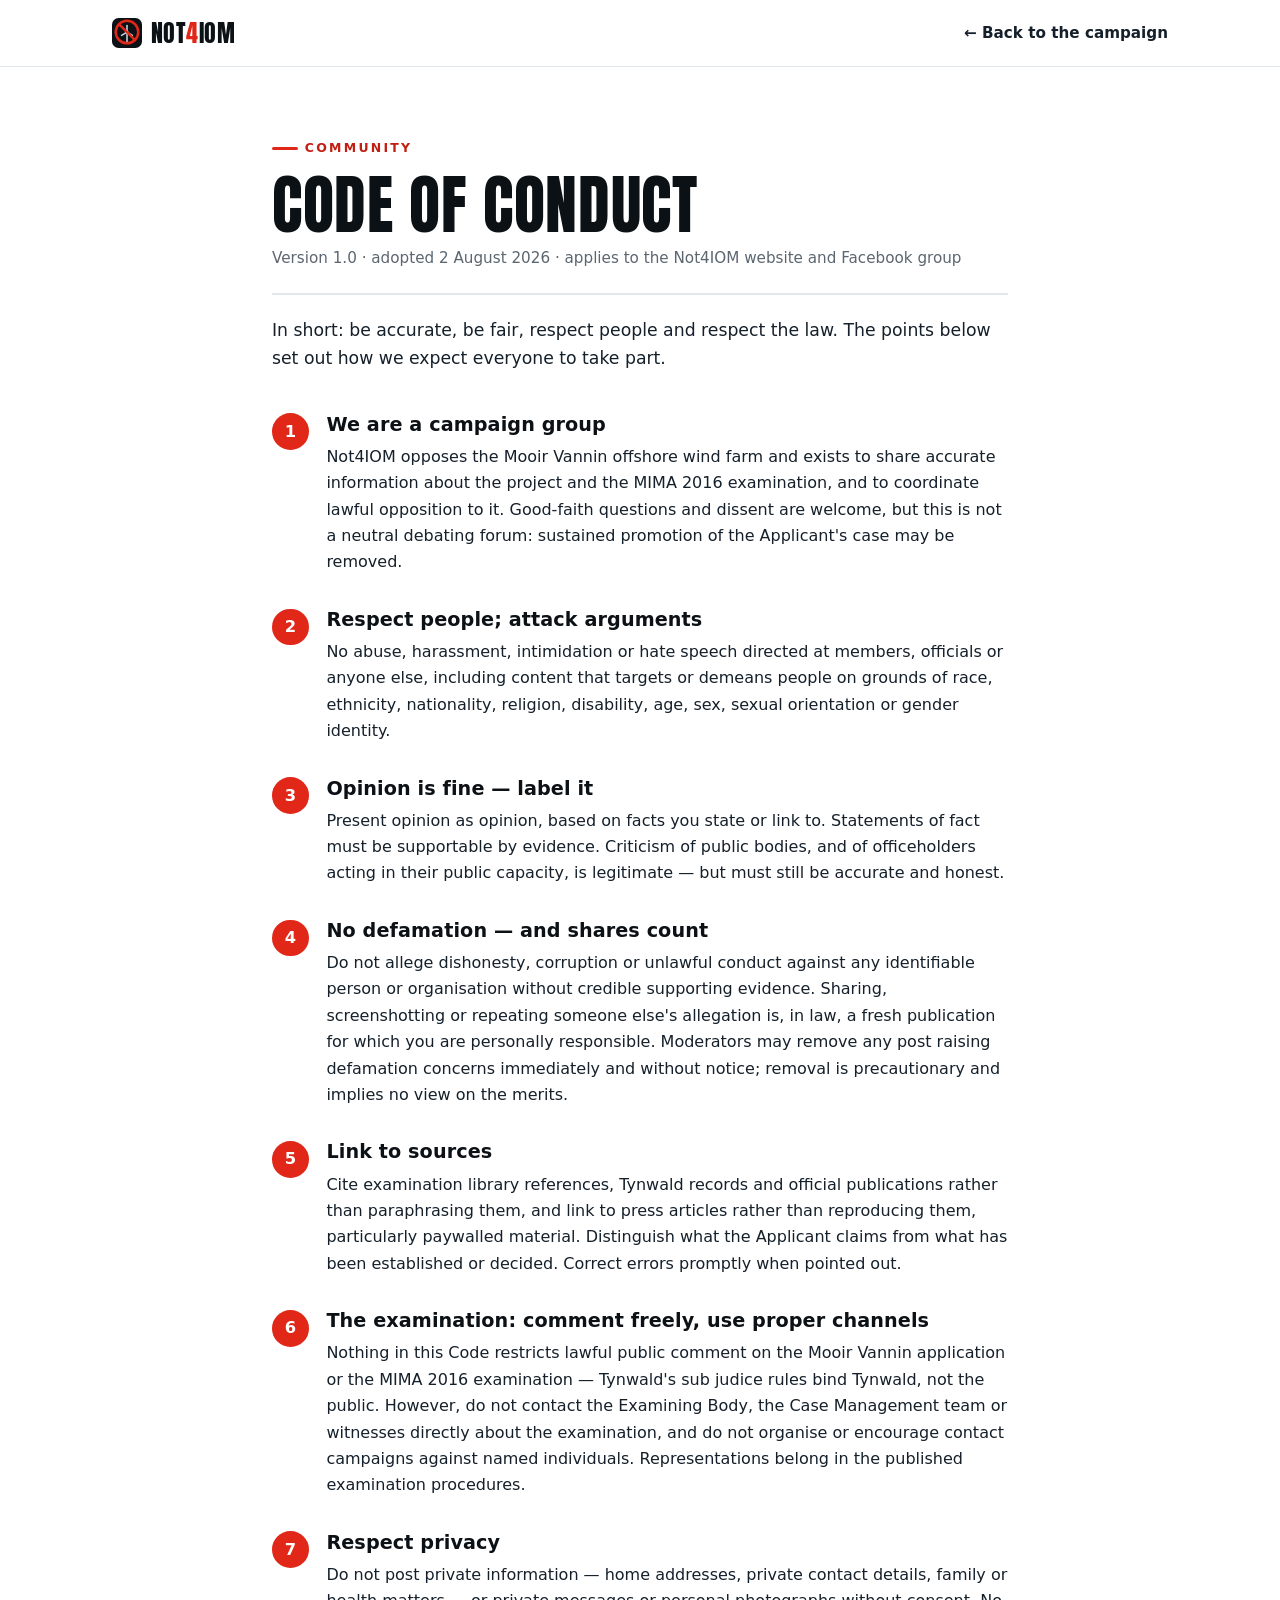
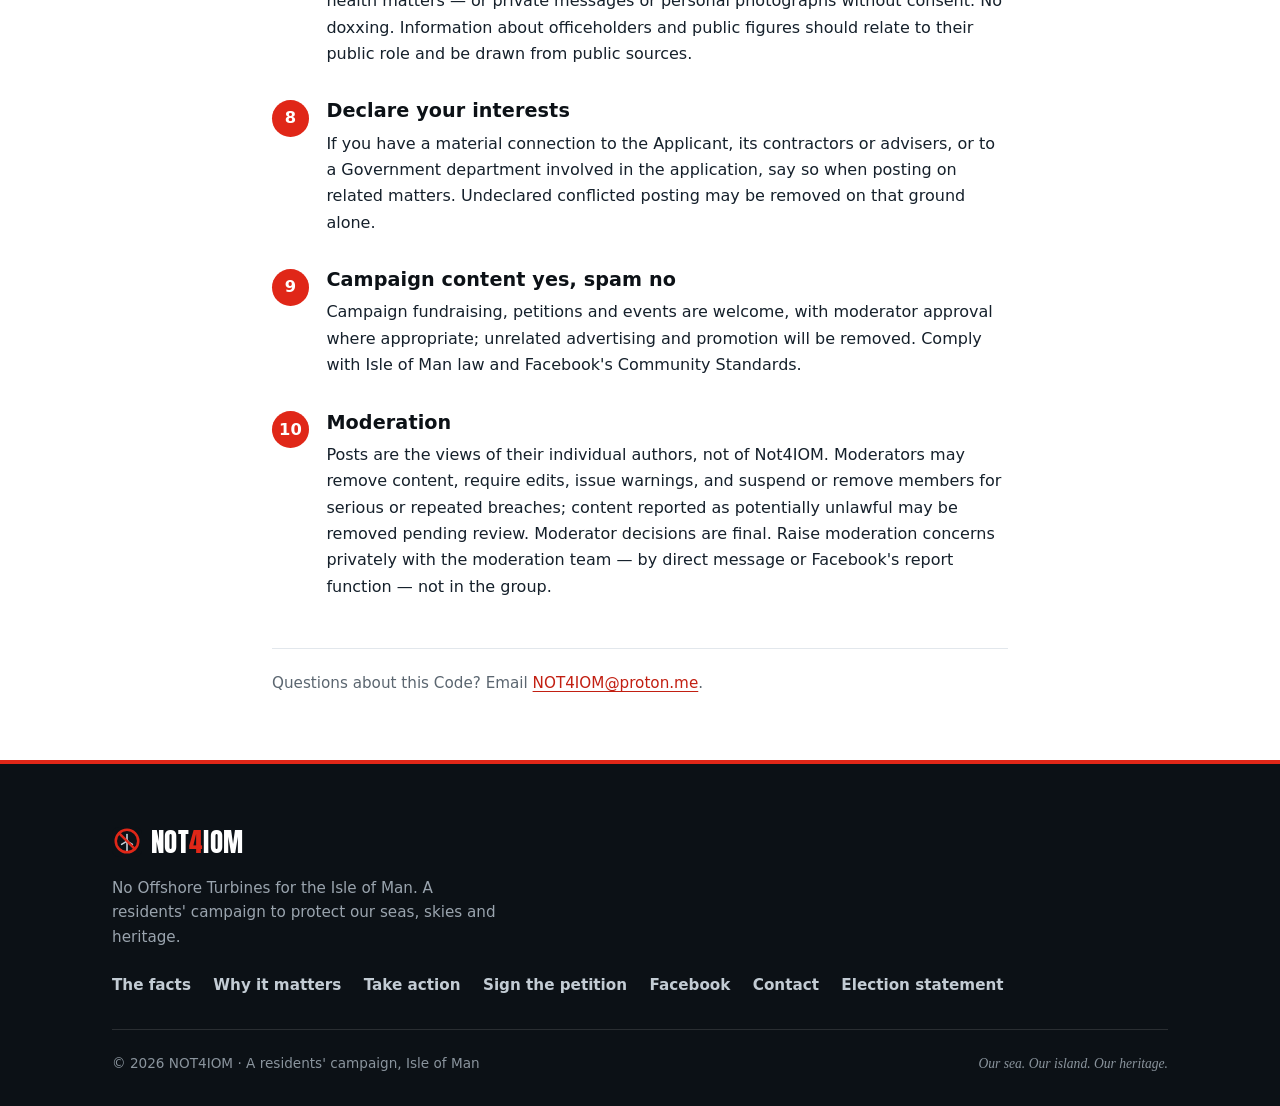
==== commit d10718b1: "Add Election Statement page Standalone page (election-statement.html) mirroring the Code of Conduct " ====
--- a/code-of-conduct.html
+++ b/code-of-conduct.html
@@ -109,6 +109,7 @@
         <a href="https://www.cognitoforms.com/NOT4IOM1/NOT4IOM" target="_blank" rel="noopener">Sign the petition</a>
         <a href="https://www.facebook.com/p/No-Offshore-Turbines-4-Isle-of-Man-61588338835208/" target="_blank" rel="noopener">Facebook</a>
         <a href="mailto:NOT4IOM@proton.me">Contact</a>
+        <a href="election-statement.html">Election statement</a>
       </nav>
     </div>
     <div class="footer-bottom">
--- a/styles.css
+++ b/styles.css
@@ -1171,6 +1171,17 @@
   margin-top: clamp(2rem, 4vw, 3rem); padding-top: 1.4rem;
   border-top: 1px solid var(--line);
   color: var(--muted); font-size: .95rem;
+}
+.doc-body {
+  margin-top: 1.4rem; padding-top: 1.4rem; border-top: 2px solid var(--line);
+}
+.doc-body p {
+  color: var(--text); font-size: 1.08rem; line-height: 1.7;
+  margin-bottom: 1.1rem;
+}
+.doc-body p:last-child { margin-bottom: 0; }
+.doc-sign {
+  margin-top: 1.6rem; font-weight: 700; color: var(--ink);
 }
 
 /* ============================================================
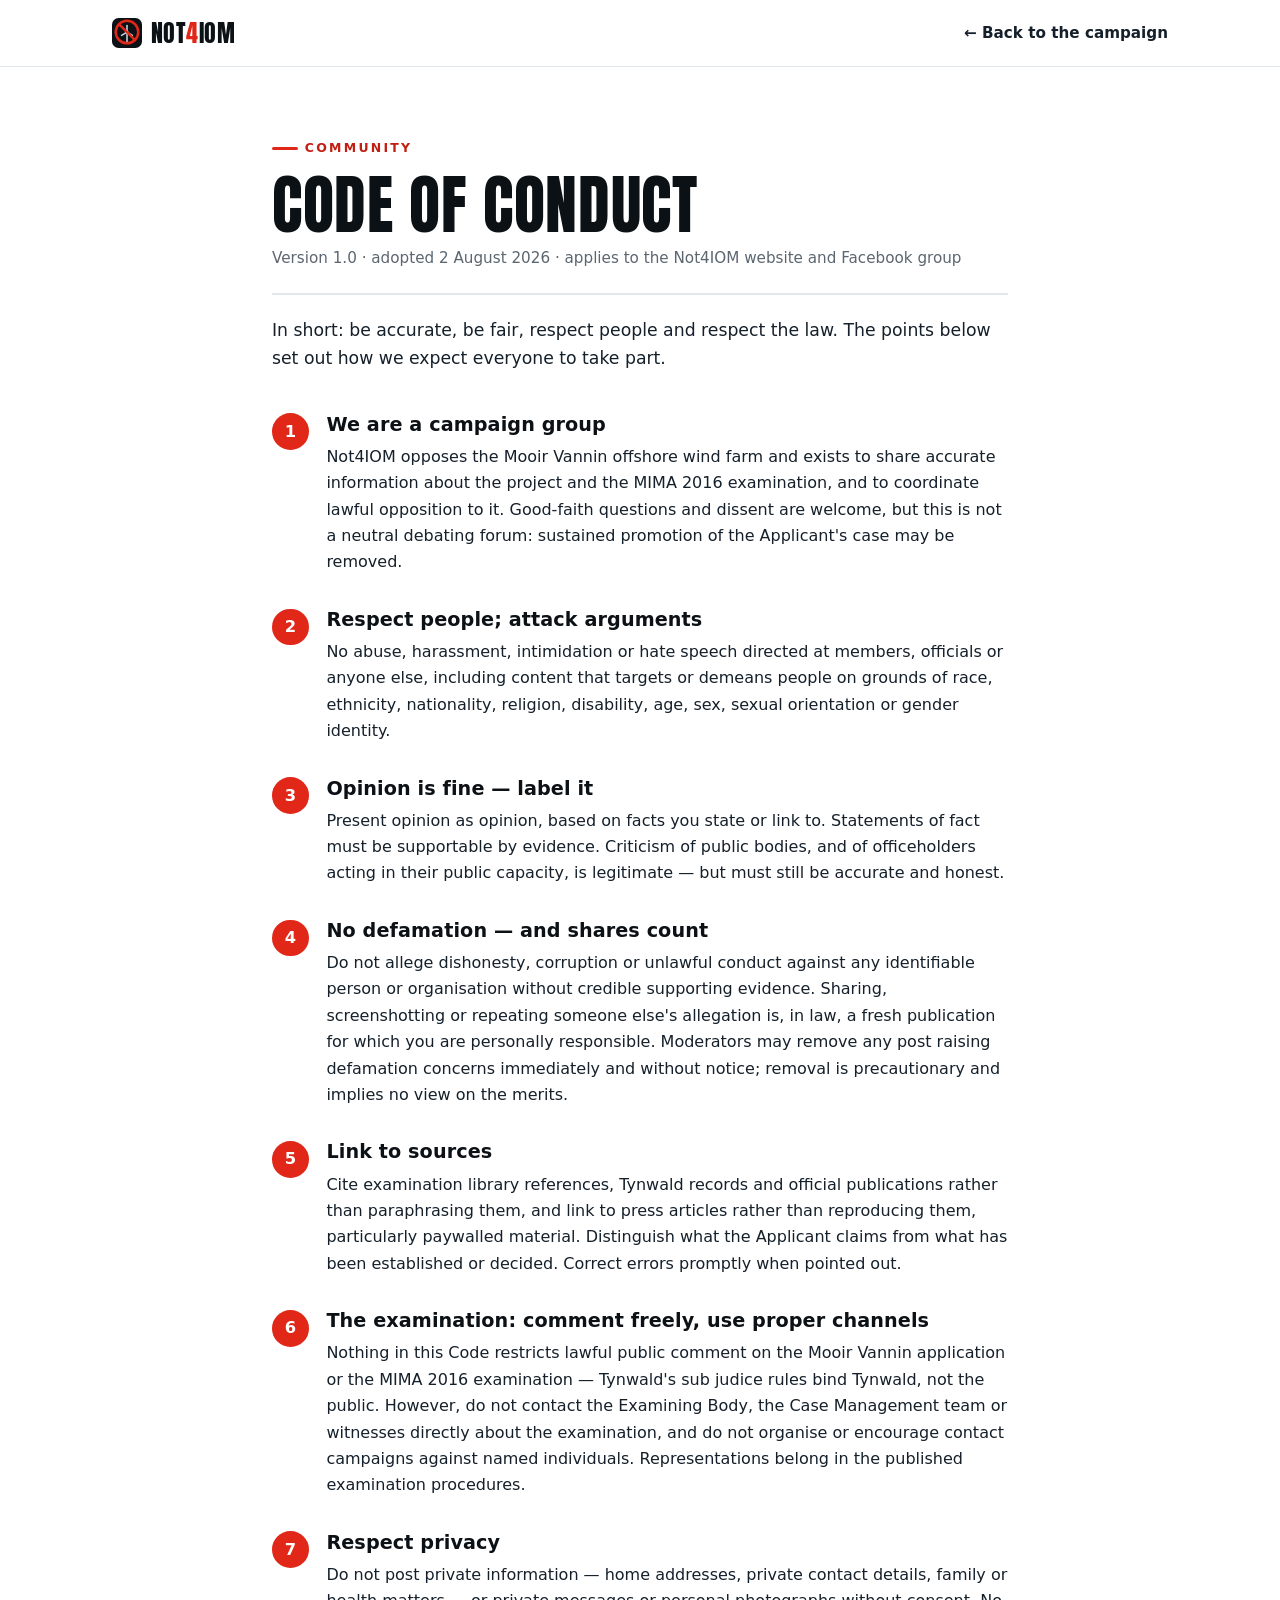
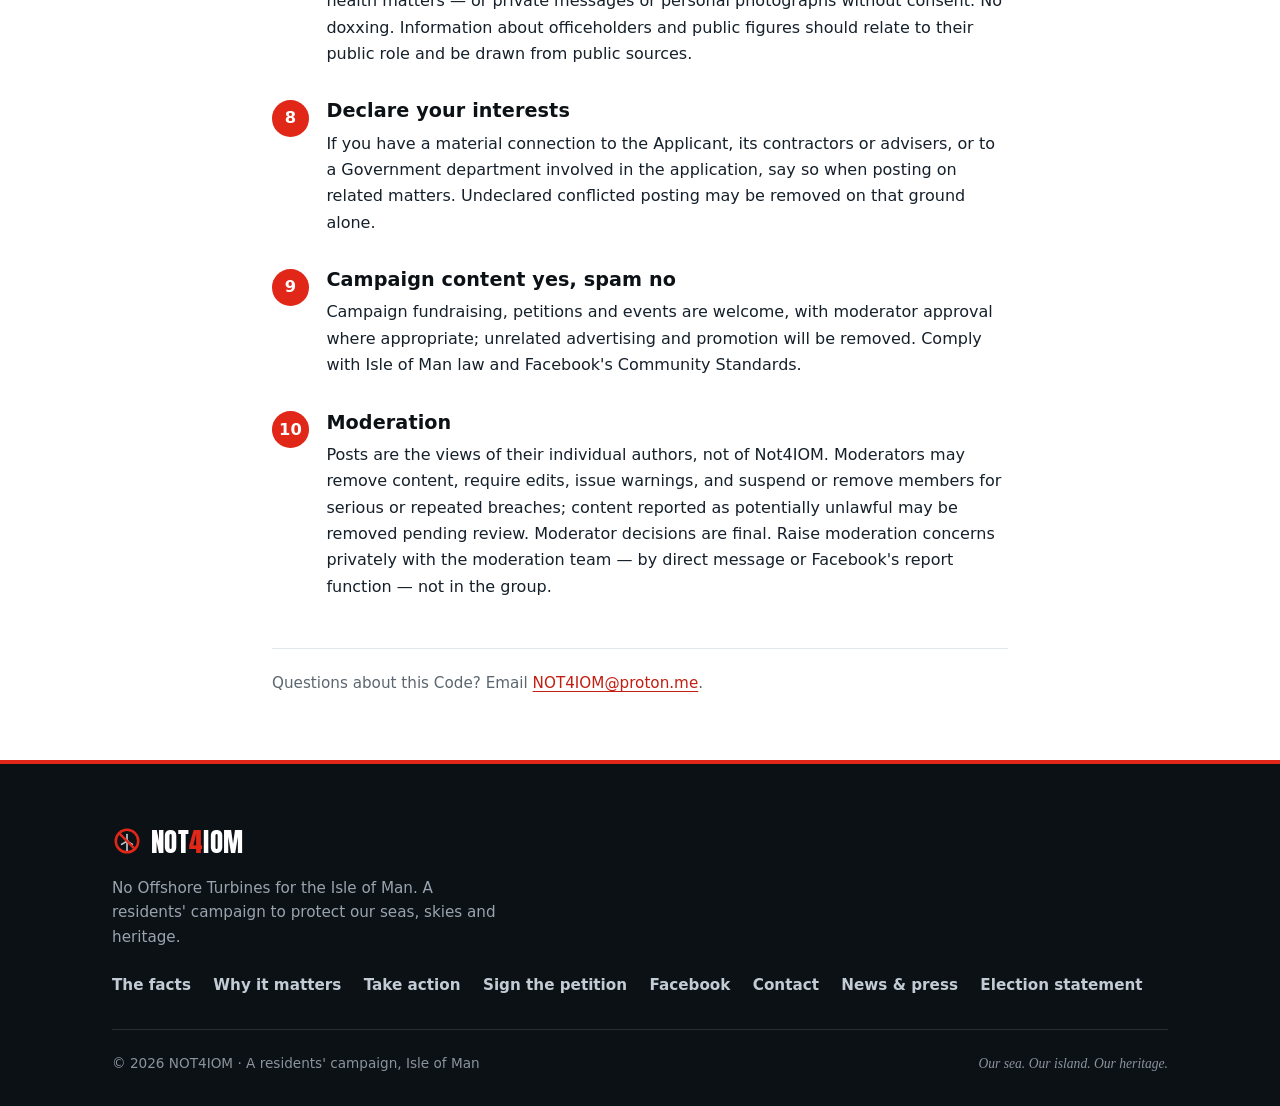
==== commit d8c3d9a3: "Add News & press index page New news.html lists the campaign's press releases and statements (Petiti" ====
--- a/code-of-conduct.html
+++ b/code-of-conduct.html
@@ -109,6 +109,7 @@
         <a href="https://www.cognitoforms.com/NOT4IOM1/NOT4IOM" target="_blank" rel="noopener">Sign the petition</a>
         <a href="https://www.facebook.com/p/No-Offshore-Turbines-4-Isle-of-Man-61588338835208/" target="_blank" rel="noopener">Facebook</a>
         <a href="mailto:NOT4IOM@proton.me">Contact</a>
+        <a href="news.html">News &amp; press</a>
         <a href="election-statement.html">Election statement</a>
       </nav>
     </div>
--- a/styles.css
+++ b/styles.css
@@ -689,8 +689,10 @@
 .logistics { background: var(--paper-2); }
 .log-grid {
   display: grid;
-  grid-template-columns: 1fr 1fr;
+  grid-template-columns: 1fr;
   gap: 1.5rem;
+  max-width: 640px;
+  margin-inline: auto;
 }
 .panel {
   background: #fff;
@@ -1183,6 +1185,51 @@
 .doc-sign {
   margin-top: 1.6rem; font-weight: 700; color: var(--ink);
 }
+.doc-date { color: var(--muted); font-size: .95rem; margin-top: .3rem; }
+.doc-lead {
+  font-size: 1.22rem; font-weight: 600; line-height: 1.5; color: var(--ink);
+  margin-bottom: 1.4rem;
+}
+.doc-bullets {
+  list-style: none; padding: 0; margin: 0 0 1.1rem;
+  display: grid; gap: .7rem;
+}
+.doc-bullets li {
+  position: relative; padding-left: 1.5rem;
+  color: var(--text); font-size: 1.08rem; line-height: 1.6;
+}
+.doc-bullets li::before {
+  content: ""; position: absolute; left: .1rem; top: .62em;
+  width: .5rem; height: .5rem; background: var(--red); border-radius: 50%;
+}
+.doc-cta { margin-top: clamp(1.6rem, 4vw, 2.2rem); }
+
+/* News & press index */
+.news-list { list-style: none; padding: 0; margin: clamp(1.2rem, 3vw, 1.8rem) 0 0; }
+.news-item {
+  padding: clamp(1.4rem, 3.5vw, 1.9rem) 0;
+  border-top: 1px solid var(--line);
+}
+.news-item:first-child { padding-top: clamp(.6rem, 2vw, 1rem); }
+.news-meta {
+  display: flex; align-items: center; gap: .7rem; flex-wrap: wrap;
+  margin-bottom: .6rem;
+}
+.news-tag {
+  background: var(--red); color: #fff;
+  font-weight: 700; font-size: .68rem; letter-spacing: .08em; text-transform: uppercase;
+  padding: .32em .7em; border-radius: 999px;
+}
+.news-date { color: var(--muted); font-size: .9rem; font-weight: 600; }
+.news-item h2 {
+  font-family: var(--font-body); font-size: clamp(1.3rem, 3vw, 1.6rem);
+  font-weight: 700; line-height: 1.25; color: var(--ink); margin-bottom: .5rem;
+}
+.news-item h2 a { color: inherit; text-decoration: none; }
+.news-item h2 a:hover { color: var(--red-600); }
+.news-excerpt { color: var(--text); font-size: 1.05rem; line-height: 1.6; margin-bottom: .8rem; }
+.news-more { font-weight: 700; color: var(--red-600); text-decoration: none; font-size: .95rem; }
+.news-more:hover { text-decoration: underline; }
 
 /* ============================================================
    Responsive
